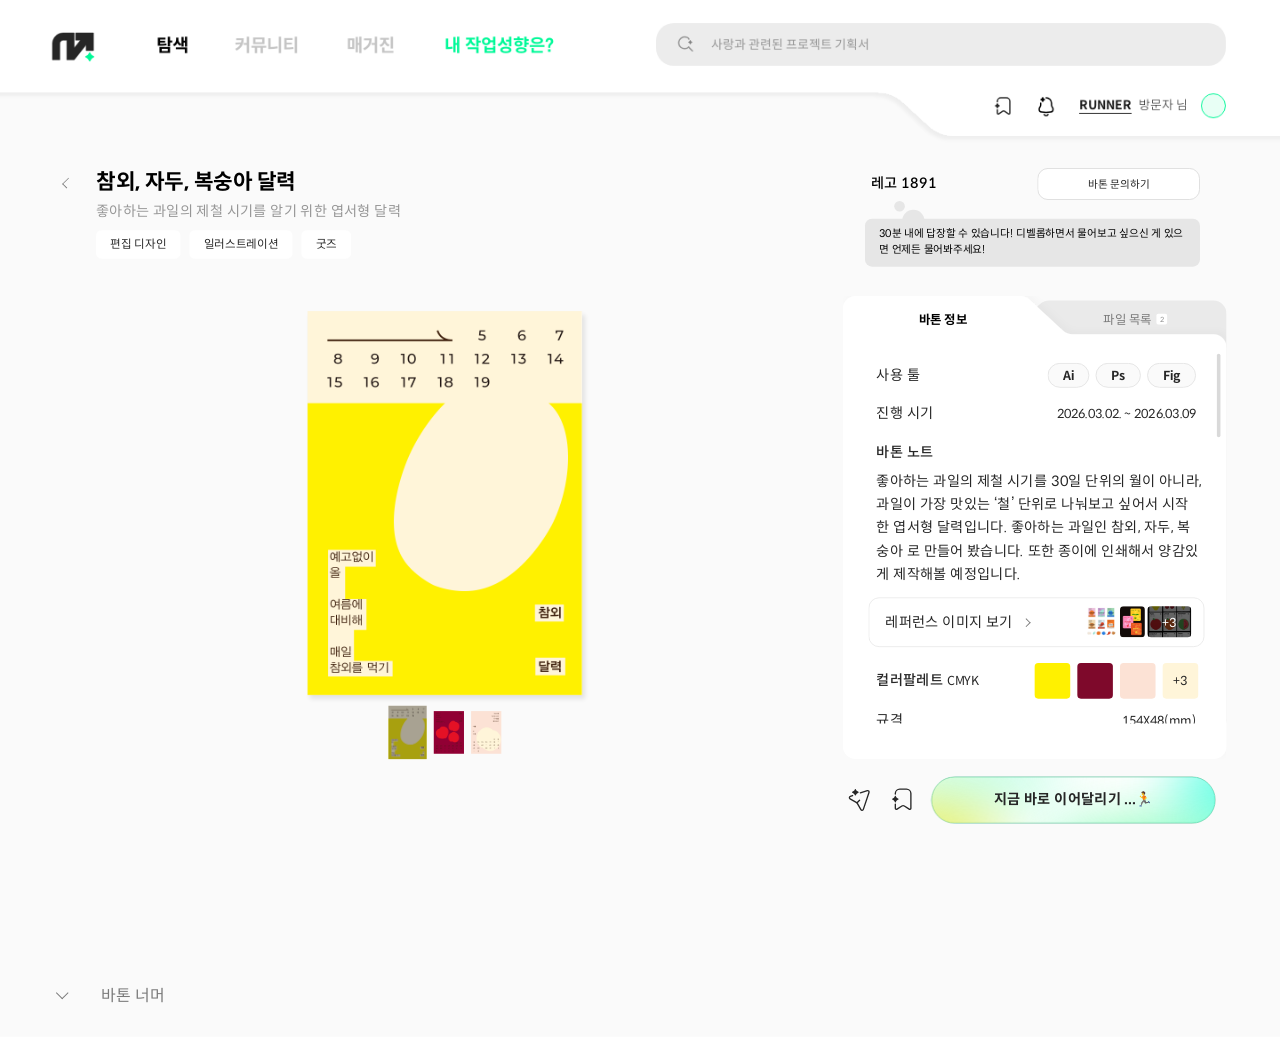
==== baton/index.html @ 7cabf4eb "AI 채움 개선 · PDF 전체 쪽 썸네일 · 폰트 추출 · 방문자 이름 - 제목·진척도·카테고리·태그는 AI 판단을 그대로 제안(사실 항목은 근거 필요 유지) - 프롬프트: 카테" ====
<!doctype html>
<html lang="ko">
<head>
  <meta charset="UTF-8">
  <meta name="viewport" content="width=device-width, initial-scale=1">
  <meta name="theme-color" content="#FAFAFA">
  <title>참외, 자두, 복숭아 달력 — 모로가도 v10</title>
  <link rel="stylesheet" href="../fonts.css">
  <link rel="stylesheet" href="styles.css">
  <link rel="stylesheet" href="baton-live.css">
  <!-- 메이커 안에서 열릴 때는 예시가 잠깐 보이지 않도록 기록을 받을 때까지 가려요. -->
  <script>if(new URLSearchParams(location.search).get('embed')==='1'&&window.parent!==window)document.documentElement.classList.add('is-waiting-baton');</script>
  <!-- app.js는 baton-render.js가 데이터를 채운 뒤 불러와요. -->
  <script src="../download-bundle.js" defer></script>
  <script src="baton-data.js" defer></script>
  <script src="../vendor/modern-screenshot.js" defer></script>
  <script src="baton-render.js" defer></script>
</head>
<body>
  <a class="skip-link" href="#main">본문으로 건너뛰기</a>
  <!-- Opening frame is isolated; scroll / 바톤 너머 reveals the lower document. -->
  <div class="page" id="page" data-view="detail" data-lower-open="false" data-transitioning="false">
    <header class="site-header">
      <img class="header-surface" src="assets/header-surface.svg" width="1440" height="164" alt="">
      <a class="brand" href="#detail" aria-label="모로가도 상세페이지"><img src="assets/brand-mark.svg" width="50" height="34" alt="모로가도"></a>
      <nav class="main-nav" aria-label="주 메뉴">
        <button class="nav-explore" type="button" aria-current="page" data-unwired="탐색">탐색</button>
        <button class="nav-community" type="button" data-unwired="커뮤니티">커뮤니티</button>
        <button class="nav-magazine" type="button" data-unwired="매거진">매거진</button>
        <button class="nav-personality" type="button" data-unwired="성향 검사">내 작업성향은?</button>
      </nav>
      <form class="search" id="search-form" role="search">
        <img src="assets/search-icon.svg" width="20" height="22" alt="">
        <input type="search" aria-label="바톤 검색" placeholder="사랑과 관련된 프로젝트 기획서" autocomplete="off">
      </form>
      <div class="account">
        <button class="icon-button account-bookmark" type="button" aria-label="저장한 바톤" data-unwired="저장한 바톤 목록"><img src="assets/bookmark-small.svg" width="21" height="24" alt=""></button>
        <button class="icon-button account-notification" type="button" aria-label="알림" data-unwired="알림"><img src="assets/notification.svg" width="21" height="25" alt=""></button>
        <!-- RUNNER is a literal label in the supplied SVG, NOT a subscription tier. -->
        <span class="account-name"><span class="source-label">RUNNER</span><span>방문자 님</span></span>
        <button class="avatar account-avatar" type="button" aria-label="방문자 프로필" data-unwired="프로필"></button>
      </div>
    </header>

    <main id="main">
      <section class="baton-heading" aria-labelledby="baton-title">
        <button class="back-button" id="back-button" type="button" aria-label="바톤 상세로 돌아가기"><span></span></button>
        <h1 id="baton-title">참외, 자두, 복숭아 달력</h1>
        <p class="baton-subtitle">좋아하는 과일의 제철 시기를 알기 위한 엽서형 달력</p>
        <div class="category-tags" aria-label="바톤 분류"><span>편집 디자인</span><span>일러스트레이션</span><span>굿즈</span></div>
        <div class="author-summary">
          <span class="author-name">레고 1891</span>
          <button class="contact-button" type="button" data-unwired="바톤 문의">바톤 문의하기</button>
          <p class="author-bubble">30분 내에 답장할 수 있습니다! 디벨롭하면서 물어보고 싶으신 게 있으면 언제든 물어봐주세요!</p>
        </div>
      </section>

      <section class="detail-view" id="detail-view" aria-label="바톤 상세정보">
        <!-- Added in the supplied 상세페이지1(1).svg. Decorative source vector;
             the existing 바톤 너머 button and its hit area remain unchanged. -->
        <img class="detail-folder-nametag" src="assets/detail-folder-nametag.svg" width="1440" height="84" alt="" aria-hidden="true" draggable="false">
        <div class="gallery" aria-label="바톤 이미지">
          <button class="artwork-button" id="open-artwork" type="button" aria-label="참외 달력 크게 보기">
            <img id="main-artwork" src="assets/detail-image-0.png" width="309" height="432" alt="노란색 바탕과 크림색 참외 모양으로 구성한 참외 달력">
          </button>
          <div class="thumbnails" role="tablist" aria-label="달력 이미지 선택">
            <button class="thumbnail is-active" type="button" role="tab" aria-selected="true" tabindex="0" data-image="0" aria-controls="main-artwork" aria-label="참외 달력"><img src="assets/detail-image-1.png" width="43" height="60" alt=""></button>
            <button class="thumbnail" type="button" role="tab" aria-selected="false" tabindex="-1" data-image="1" aria-controls="main-artwork" aria-label="자두 달력"><img src="assets/detail-image-2.png" width="34" height="48" alt=""></button>
            <button class="thumbnail" type="button" role="tab" aria-selected="false" tabindex="-1" data-image="2" aria-controls="main-artwork" aria-label="복숭아 달력"><img src="assets/detail-image-3.png" width="34" height="48" alt=""></button>
          </div>
        </div>

        <aside class="baton-folder" id="baton-folder" data-tab="info" aria-label="바톤 정보와 파일 목록">
          <img class="folder-surface info-surface" src="assets/folder-info.svg" width="432" height="521" alt="">
          <img class="folder-surface files-surface" src="assets/folder-files.svg" width="432" height="521" alt="">
          <div class="folder-tabs" role="tablist" aria-label="바톤 자료">
            <button id="info-tab" type="button" role="tab" aria-selected="true" aria-controls="info-panel">바톤 정보</button>
            <button id="files-tab" type="button" role="tab" aria-selected="false" aria-controls="files-panel" tabindex="-1">파일 목록 <span class="file-count">2</span></button>
          </div>
          <div id="info-panel" class="folder-scroll info-scroll" role="tabpanel" aria-labelledby="info-tab" tabindex="0">
            <div class="info-body">
              <div class="tools-row"><span>사용 툴</span><div class="tool-pills"><span tabindex="0" class="tool-ai">Ai<span class="tool-tooltip" role="tooltip"><img src="assets/detail-image-7.png" width="66" height="64" alt="">Adobe ILLUSTRATOR</span></span><span title="Adobe Photoshop">Ps</span><span title="Figma">Fig</span></div></div>
              <div class="period-row"><span>진행 시기</span><time datetime="2026-03-02">2026.03.02. ~ 2026.03.09</time></div>
              <h2 class="note-label">바톤 노트</h2>
              <p class="baton-note">좋아하는 과일의 제철 시기를 30일 단위의 월이 아니라,<br>과일이 가장 맛있는 ‘철’ 단위로 나눠보고 싶어서 시작<br>한 엽서형 달력입니다. 좋아하는 과일인 참외, 자두, 복<br>숭아 로 만들어 봤습니다. 또한 종이에 인쇄해서 양감있<br>게 제작해볼 예정입니다.</p>
              <button class="reference-button" id="open-references" type="button"><span>레퍼런스 이미지 보기</span><span class="chevron-right" aria-hidden="true"></span><span class="reference-thumbs"><img src="assets/detail-image-4.png" width="36" height="35" alt="패키지 색상 참고"><img src="assets/detail-image-5.png" width="28" height="35" alt="과일 패키지 참고"><span class="reference-more"><img src="assets/detail-image-6.png" width="49" height="35" alt="과일 그래픽 참고"><span>+3</span></span></span></button>
              <div class="palette-row"><span><strong>컬러팔레트</strong> <small>CMYK</small></span><div class="palette"><button style="--swatch:#FFF100" type="button" data-color="#FFF100" aria-label="노란색 #FFF100 복사"></button><button style="--swatch:#7E092B" type="button" data-color="#7E092B" aria-label="자두색 #7E092B 복사"></button><button style="--swatch:#FCE2D5" type="button" data-color="#FCE2D5" aria-label="복숭아색 #FCE2D5 복사"></button><button style="--swatch:#FFF5D9" type="button" data-color="#FFF5D9" aria-label="크림색 #FFF5D9 복사">+3</button></div></div>
              <div class="spec-row"><span>규격</span><span>154X48(mm)</span></div>
              <h2 class="style-label">스타일 TAG</h2>
              <div class="style-tags"><span>과일</span><span>참외</span><span>여름</span><span>감성</span><span>복숭아</span><span>컬러풀</span><span>자두</span><span>계절</span><span>달력</span></div>
              <h2 class="suggestions-label">다음 바톤 제안 <span>3</span></h2>
              <ol class="suggestions"><li>다른 과일로 확장 진행 해봐주세요!</li><li>모바일 앱 및 위젯화</li><li>계절별 음식으로 진행</li></ol>
            </div>
          </div>
          <div id="files-panel" class="folder-scroll files-scroll" role="tabpanel" aria-labelledby="files-tab" tabindex="0" hidden>
            <section class="stage-summary" aria-label="현재 진행도 Planting">
              <div class="plant-stage"><img src="assets/planting.svg" width="68" height="66" alt=""><span>Planting</span></div>
              <ul class="stage-checks"><li>기획서(PDF) 포함, 작업 설명·제작 배경 문서화</li><li>스케치 → 툴 작업 → 3D 모델링 프로세스 완주</li><li>3D 모델 최종 렌더링</li><li>소재 4종 베리에이션</li></ul>
            </section>
            <div class="files-heading"><strong>파일 목록 <span class="file-count">2</span></strong><button type="button" data-source-download="전체 파일">전체다운</button></div>
            <div class="file-list">
              <button type="button" class="file-row" data-source-download="참외, 자두, 복숭아 달력_ai"><span class="file-type">Ai.</span><span class="file-label"><strong>참외, 자두, 복숭아 달력_ai</strong><small>ai 파일 · 8.2MB</small></span><img src="assets/file-download.svg" width="26" height="21" alt="다운로드"></button>
              <button type="button" class="file-row" data-source-download="과일 기획_docx"><span class="file-type docx">docx.</span><span class="file-label"><strong>과일 기획_docx</strong><small>docx. 파일 · 8.2MB</small></span><img src="assets/file-download.svg" width="26" height="21" alt="다운로드"></button>
            </div>
          </div>
          <div class="folder-scrollbar" id="folder-scrollbar" aria-hidden="true"><span id="folder-scroll-thumb"></span></div>
        </aside>
        <div class="detail-actions"><button class="icon-button" id="share-baton" type="button" aria-label="바톤 공유"><img src="assets/share.svg" width="26" height="28" alt=""></button><button class="icon-button save-baton" type="button" aria-label="바톤 저장" aria-pressed="false"><img src="assets/bookmark.svg" width="25" height="28" alt=""></button><button class="inherit-button" type="button" data-inherit="current"><span>지금 바로 이어달리기 ...🏃</span></button></div>
        <button class="beyond-button" id="show-log" type="button" aria-label="바톤로그로 스크롤" aria-controls="log-view"><span class="chevron-down" aria-hidden="true"></span><span>바톤 너머</span></button>
      </section>

      <section class="log-view" id="log-view" aria-label="바톤로그와 댓글">
        <section class="baton-log-section" aria-labelledby="log-title">
          <h2 id="log-title">이 바톤의 릴레이 로그 <span>2</span></h2>
          <button class="help-button" id="log-help" type="button" aria-label="바톤로그 조작 안내">?</button>
          <div class="log-canvas" id="log-canvas" tabindex="0" role="region" aria-label="바톤로그. 마우스를 올리면 안내가 닫힌 뒤 관련 바톤이 오른쪽 여백의 경계에서 하나씩 출발해 점점 빠르게 왼쪽에 붙습니다. 안내 종료를 포함한 전체 진입은 3초입니다. 일반 영역의 스크롤은 관련 바톤을, 선택한 바톤 위의 스크롤은 하위 계승 분기를 탐색합니다. 좌우 방향키는 관련 바톤, 위아래 방향키는 계승 분기입니다. 영역 밖에서는 페이지가 스크롤됩니다.">
            <div class="log-nodes" id="log-nodes"></div>
            <div class="log-left-fade" aria-hidden="true"></div><div class="log-right-fade" aria-hidden="true"></div>
            <button class="log-root" id="log-root" type="button" aria-label="현재 바톤. 바톤로그 처음으로 돌아가기"><img src="assets/node-root.svg" width="152" height="152" alt="참외 달력, 현재 바톤"></button>
            <div class="branch-nodes" id="branch-nodes" aria-label="선택한 바톤의 계승 분기"></div>
            <div class="branch-fade" id="branch-fade" hidden aria-hidden="true"></div>
            <article class="log-preview" id="log-preview" hidden aria-label="선택한 바톤 미리보기">
              <button class="preview-main" type="button" id="preview-open" aria-label="여름 달력 with 삼원 컬러플랜 미리보기"><img class="preview-snapshot" src="assets/node-preview.svg" width="113.53" height="251.08" alt="여름 달력 with 삼원 컬러플랜. 보라색 포도 달력과 작업 정보"></button>
              <button class="preview-save" type="button" aria-label="선택한 바톤 저장" aria-pressed="false"><img src="assets/bookmark-small.svg" width="10" height="12" alt=""></button>
            </article>
            <div class="log-tutorial" id="log-tutorial" role="note" aria-label="마우스를 올리면 안내가 닫히고 관련 바톤이 한 개씩 왼쪽에 붙습니다. 키보드는 로그 영역에서 Enter를 누르세요."><span>마우스를 올려 시작하고<br>스크롤로 바톤을 선택해보세요!</span><svg width="52" height="24" viewBox="0 0 52 24" aria-hidden="true"><path d="M3 12H49M3 12L10 5M3 12L10 19M49 12L42 5M49 12L42 19" fill="none" stroke="currentColor" stroke-width="2" stroke-linecap="round" stroke-linejoin="round"/></svg></div>
          </div>
          <p class="sr-only" id="log-announcement" role="status" aria-live="polite"></p>
        </section>

        <section class="comments-section" aria-labelledby="comments-title">
          <h2 id="comments-title">댓글 <span id="comment-count">43</span></h2>
          <form class="comment-form" id="comment-form"><input name="comment" type="text" maxlength="500" aria-label="댓글 작성. Enter로 등록" placeholder="이 바톤에 대한 의견을 자유롭게 남겨보세요!" required><button type="submit" class="sr-only">댓글 등록</button></form>
          <div class="comments" id="comments">
            <article class="comment comment-first"><span class="comment-avatar cyan"></span><div><header><strong>씨앗 4412</strong><span class="handle">(jihoon_K)</span><time>2시간 전</time></header><p>레더 소재로 계승해보고 싶은데 원본 obj 파일 스케일이 어떻게 되나요?</p></div></article>
            <article class="comment comment-reply"><span class="comment-avatar gray"></span><div><header><strong>레고 1891</strong><span class="author-badge">원작자</span><time>1시간 전</time></header><p>obj 파일은 실제 크기(mm)로 저장했어요, 치수는 함께 받는 안내 문서에 적어뒀어요!</p></div></article>
            <article class="comment comment-second"><span class="comment-avatar pink"></span><div><header><strong>원석 1203</strong><span class="handle">(jiaja03)</span><time>5시간 전</time></header><p>그리스 신화 모티프랑 정말 잘 어울려요! 색상 버전도 기대할게요 🙌</p></div></article>
            <article class="comment comment-third"><span class="comment-avatar pale"></span><div><header><strong>과즙 2087</strong><span class="handle">(summer_ao)</span><span class="inherited-badge">이어받은 사람</span><time>어제</time></header><p>이 바톤을 이어받아 수박 달력을 만들고 있어요. 원본 ai가 레이어별로 정리돼 있어서 바로 시작할 수 있었어요!</p></div></article>
          </div>
          <button class="all-comments" id="all-comments" type="button">댓글 <span id="all-comment-count">43</span>개 모두 보기</button>
        </section>

        <section class="ideas-section" aria-labelledby="ideas-title">
          <h2 id="ideas-title">바톤 아이디어 <span>6</span></h2><button class="add-idea" type="button" data-unwired="바톤 아이디어 제안">+ 나도 제안하기</button>
          <div class="idea-cards"><article class="idea-card"><span class="idea-badge green">아직 없는 작업</span><h3>발표 자료 만들기</h3><p>과일마다 제철을 보여주는<br>발표 자료가 아직 없어요. 원<br>작자가 가장 바라는 작업이<br>에요.</p><div class="idea-author"><i></i><strong>레고 1891</strong><span>원작자 제안</span></div><span class="interest">4명이 관심 있어요</span><button type="button" class="start-idea primary" data-inherit="presentation">이어받아 시작하기</button></article><article class="idea-card"><span class="idea-badge">댓글 아이디어</span><h3>레더 소재 버전</h3><p>달력을 레더로 옮겨 굿즈로<br>만들어보고 싶어요. 원본<br>obj는 mm 기준으로 저장돼<br>있어요.</p><div class="idea-author"><i></i><strong>씨앗 4412</strong><span>댓글 아이디어</span></div><span class="interest">3명이 관심 있어요</span><button type="button" class="start-idea" data-inherit="leather">이어받아 시작하기</button></article></div>
        </section>

        <section class="related-section" aria-labelledby="related-title"><h2 id="related-title">이 바톤도 마음에 드실 거예요:)</h2><div class="related-grid" id="related-grid"></div></section>
        <footer class="footer"><img class="footer-brand" src="assets/brand-wordmark.svg" width="140" height="22" alt="모로가도"><p class="footer-message">모로가도에선<br>창작 생태계 속 모든 과정이 의미있으니까 -!</p><div class="footer-team"><strong>Team</strong><p>Mammoth<br><span>강지훈, 박지현, 김찬우, 최지아</span></p></div><div class="footer-rule"></div><p class="copyright">© 2026 morogaro. All rights reserved.</p></footer>
      </section>
    </main>
  </div>
  <dialog class="lightbox" id="lightbox" aria-labelledby="lightbox-title"><div class="lightbox-head"><h2 id="lightbox-title"></h2><button class="close-dialog" type="button" aria-label="닫기">×</button></div><div class="lightbox-content" id="lightbox-content"></div></dialog>
  <div class="toast" id="toast" role="status" aria-live="polite"></div>
  <noscript><p class="noscript-message">이미지 전환과 바톤로그를 사용하려면 JavaScript를 켜주세요.</p></noscript>
</body>
</html>
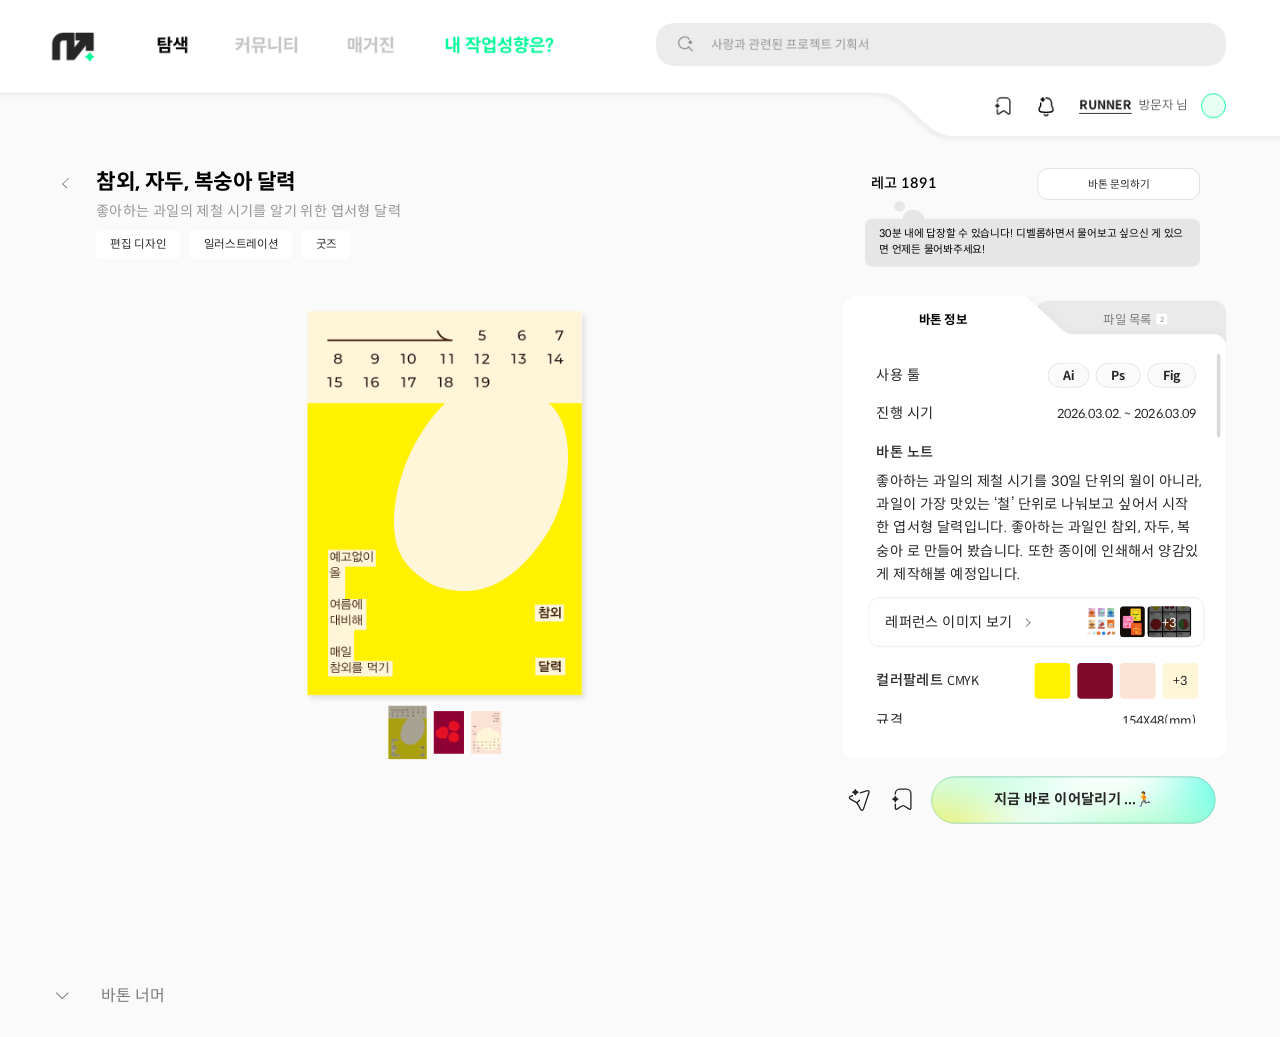
==== commit f6514fc6: "파비콘 교체 · 모바일 안내 화면에 로고 모션과 프로젝트·사용성 평가 소개 Co-Authored-By: Claude Opus 5.5 <noreply@anthropic.com> Cl" ====
--- a/baton/index.html
+++ b/baton/index.html
@@ -5,6 +5,7 @@
   <meta name="viewport" content="width=device-width, initial-scale=1">
   <meta name="theme-color" content="#FAFAFA">
   <title>참외, 자두, 복숭아 달력 — 모로가도 v10</title>
+  <link rel="icon" href="../assets/favicon.svg" type="image/svg+xml">
   <link rel="stylesheet" href="../fonts.css">
   <link rel="stylesheet" href="styles.css">
   <link rel="stylesheet" href="baton-live.css">
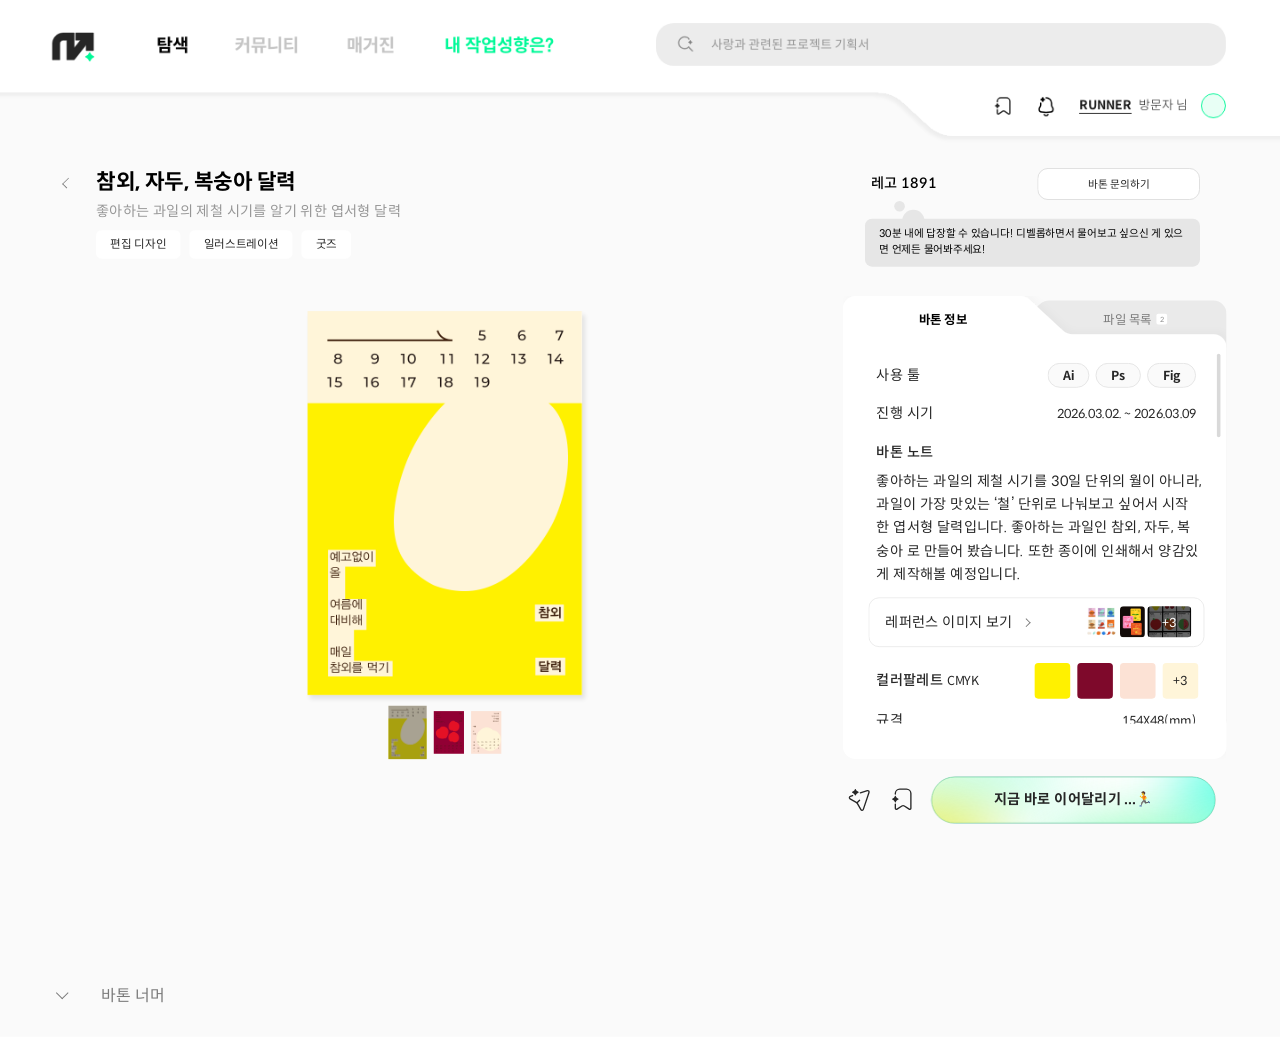
==== commit dc798b41: "파비콘 PNG 추가(사파리), 인사말 방문자님 Co-Authored-By: Claude Opus 5.5 <noreply@anthropic.com> Claude-Session: ht" ====
--- a/baton/index.html
+++ b/baton/index.html
@@ -5,7 +5,10 @@
   <meta name="viewport" content="width=device-width, initial-scale=1">
   <meta name="theme-color" content="#FAFAFA">
   <title>참외, 자두, 복숭아 달력 — 모로가도 v10</title>
-  <link rel="icon" href="../assets/favicon.svg" type="image/svg+xml">
+  <link rel="icon" href="../assets/favicon-32.png?v=2" type="image/png" sizes="32x32">
+  <link rel="icon" href="../assets/favicon-192.png?v=2" type="image/png" sizes="192x192">
+  <link rel="icon" href="../assets/favicon.svg?v=2" type="image/svg+xml">
+  <link rel="apple-touch-icon" href="../assets/apple-touch-icon.png?v=2">
   <link rel="stylesheet" href="../fonts.css">
   <link rel="stylesheet" href="styles.css">
   <link rel="stylesheet" href="baton-live.css">
--- a/baton/baton-live.css
+++ b/baton/baton-live.css
@@ -104,7 +104,11 @@
 .page[data-view="log"] .detail-view { display: none; }
 .page[data-view="log"] { display: flow-root; }   /* 아래 여백이 페이지 밖으로 새지 않게 */
 .page[data-view="log"] .log-view { margin-top: 110px; }   /* 접힌 헤더(계정 탭) 아래부터 시작 */
-.log-view { background: #FAFAFA; }
+.log-view { background: linear-gradient(180deg, #FAFAFA 0, #FFFFFF 320px); }   /* 바톤 너머: 위는 상세와 같은 #FAFAFA, 아래로 자연스럽게 흰색 */
+.page { transition: background-color .6s ease; }
+.page[data-view="log"] { background: linear-gradient(180deg, #FAFAFA 0, #FFFFFF 420px); }
+html.is-fit { transition: background-color .6s ease; }
+html.is-fit:has(.page[data-view="log"]) { background: #FFFFFF; }
 
 /* 슬라이드: 지금 페이지는 위로 빠지고(아웃), 다음 페이지가 아래에서 올라와요(인). 돌아갈 땐 반대 방향. */
 .page[data-swap="to-log"] .baton-heading,
